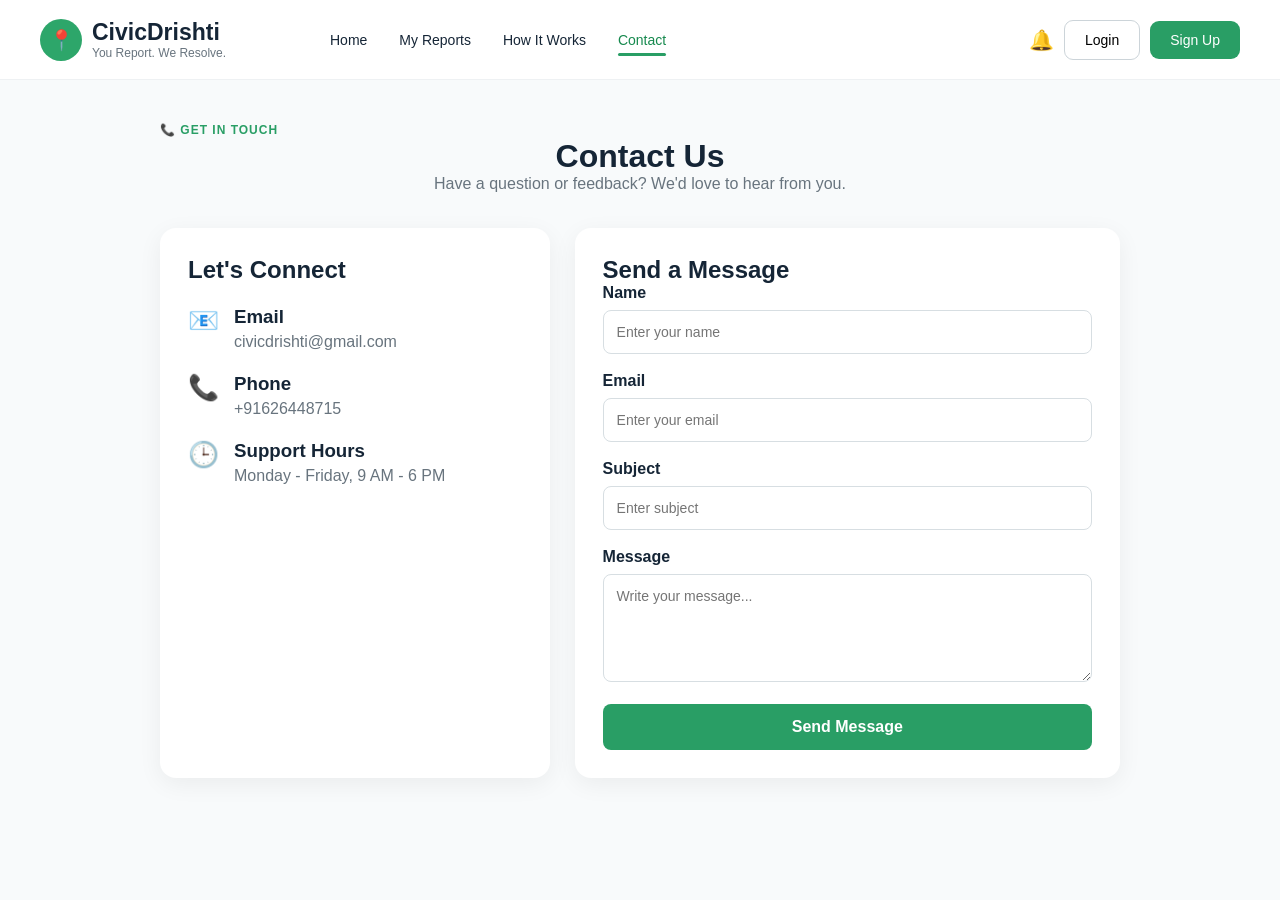
==== contacts.html @ f2438821 "Added Functional CivicDrishti pages" ====
<!DOCTYPE html>
<html lang="en">

<head>
    <meta charset="UTF-8">
    <meta name="viewport" content="width=device-width,initial-scale=1.0">
    <title>Contact - CivicDrishti</title>
    <link rel="stylesheet" href="style.css">
    <style>
        .contact-page {
            max-width: 1000px;
            margin: 40px auto;
            padding: 0 20px
        }

        .contact-page h1 {
            text-align: center
        }

        .contact-page>p {
            text-align: center;
            color: #68747e;
            margin-bottom: 35px
        }

        .contact-grid {
            display: grid;
            grid-template-columns: 1fr 1.4fr;
            gap: 25px
        }

        .contact-card,
        .contact-form {
            background: white;
            padding: 28px;
            border-radius: 16px;
            box-shadow: 0 6px 25px rgba(0, 0, 0, .06)
        }

        .contact-item {
            display: flex;
            gap: 15px;
            margin: 22px 0
        }

        .contact-icon {
            font-size: 25px
        }

        .contact-item h3 {
            margin: 0 0 5px
        }

        .contact-item p {
            margin: 0;
            color: #68747e
        }

        .form-group {
            margin-bottom: 18px
        }

        .form-group label {
            display: block;
            font-weight: bold;
            margin-bottom: 8px
        }

        .form-group input,
        .form-group textarea {
            width: 100%;
            box-sizing: border-box;
            padding: 13px;
            border: 1px solid #d7dee2;
            border-radius: 8px;
            font-family: inherit;
            font-size: 14px
        }

        .form-group textarea {
            resize: vertical
        }

        .contact-btn {
            width: 100%;
            padding: 14px;
            border: 0;
            border-radius: 8px;
            background: #299e65;
            color: white;
            font-size: 16px;
            font-weight: bold;
            cursor: pointer
        }

        .message {
            display: none;
            margin-top: 15px;
            padding: 12px;
            border-radius: 8px;
            background: #e8f7ee;
            color: #258b55;
            text-align: center
        }

        @media(max-width:700px) {
            .contact-grid {
                grid-template-columns: 1fr
            }
        }
    </style>
</head>

<body>
    <header class="navbar">
        <div class="logo">
            <div class="logo-icon">📍</div>
            <div>
                <h2>CivicDrishti</h2>
                <p>You Report. We Resolve.</p>
            </div>
        </div>
        <nav>
            <a href="index.html">Home</a>
            <a href="myreports.html">My Reports</a>
            <a href="how-it-works.html">How It Works</a>
            <a href="contacts.html" class="active">Contact</a>
        </nav>
        <div class="nav-buttons">
            <button class="notification" onclick="showNotifications()">🔔</button>
            <button class="login-btn" onclick="location.href='login.html'">Login</button>
            <button class="signup-btn" onclick="location.href='signup.html'">Sign Up</button>
        </div>
    </header>
    <main class="contact-page">
        <span class="small-title">📞 GET IN TOUCH</span>
        <h1>Contact <span>Us</span></h1>
        <p>Have a question or feedback? We'd love to hear from you.</p>
        <div class="contact-grid">
            <div class="contact-card">
                <h2>Let's Connect</h2>
                <div class="contact-item">
                    <div class="contact-icon">📧</div>
                    <div>
                        <h3>Email</h3>
                        <p>civicdrishti@gmail.com</p>
                    </div>
                </div>
                <div class="contact-item">
                    <div class="contact-icon">📞</div>
                    <div>
                        <h3>Phone</h3>
                        <p>+91626448715</p>
                    </div>
                </div>
                <div class="contact-item">
                    <div class="contact-icon">🕒</div>
                    <div>
                        <h3>Support Hours</h3>
                        <p>Monday - Friday, 9 AM - 6 PM</p>
                    </div>
                </div>
            </div>
            <div class="contact-form">
                <h2>Send a Message</h2>
                <form id="contactForm">
                    <div class="form-group">
                        <label for="name">Name</label>
                        <input type="text" id="name" placeholder="Enter your name" required>
                    </div>
                    <div class="form-group">
                        <label for="email">Email</label>
                        <input type="email" id="email" placeholder="Enter your email" required>
                    </div>
                    <div class="form-group">
                        <label for="subject">Subject</label>
                        <input type="text" id="subject" placeholder="Enter subject" required>
                    </div>
                    <div class="form-group">
                        <label for="messageText">Message</label>
                        <textarea id="messageText" rows="5" placeholder="Write your message..." required></textarea>
                    </div>
                    <button class="contact-btn" type="submit">Send Message</button>
                    <div class="message" id="message"></div>
                </form>
            </div>
        </div>
    </main>
    <script>
        function showNotifications() {
            const reports = JSON.parse(localStorage.getItem("civicReports") || "[]");
            alert(reports.length ? `You have ${reports.length} report${reports.length === 1 ? "" : "s"} saved on this device.` : "You have no reports yet.");
        }

        document.getElementById("contactForm").addEventListener("submit", e => {
            e.preventDefault();
            const message = document.getElementById("message");
            message.textContent = "✅ Your message has been sent successfully!";
            message.style.display = "block";
            document.getElementById("contactForm").reset();
        });
    </script>
</body>

</html>
---- style.css ----
* {
    margin: 0;
    padding: 0;
    box-sizing: border-box;
}
body {
    font-family: Arial, Helvetica, sans-serif;
    background: #f8fafb;
    color: #152536;
}
button {
    font-family: inherit;
    cursor: pointer;
}
a {
    text-decoration: none;
    color: inherit;
}
.navbar {
    height: 80px;
    background: white;
    display: flex;
    align-items: center;
    padding: 0 40px;
    border-bottom: 1px solid #eef1f3;
    gap: 30px;
}
.logo {
    display: flex;
    align-items: center;
    gap: 10px;
    min-width: 260px;
}
.logo-icon {
    width: 42px;
    height: 42px;
    background: #2da66a;
    color: white;
    border-radius: 50%;
    display: flex;
    align-items: center;
    justify-content: center;
    font-size: 20px;
}
.logo h2 {
    font-size: 23px;
}
.logo p {
    font-size: 12px;
    color: #68747e;
}
nav {
    display: flex;
    align-items: center;
    gap: 32px;
    flex: 1;
}
nav a {
    font-size: 14px;
    padding: 8px 0;
    position: relative;
}
nav a:hover {
    color: #299e65;
}
nav .active {
    color: #16894e;
}
nav .active::after {
    content: "";
    position: absolute;
    bottom: 0;
    left: 0;
    width: 100%;
    height: 3px;
    background: #299e65;
    border-radius: 5px;
}
.nav-buttons {
    display: flex;
    align-items: center;
    gap: 10px;
}
.notification {
    border: none;
    background: transparent;
    font-size: 20px;
}
.login-btn,
.signup-btn {
    padding: 11px 20px;
    border-radius: 9px;
    font-size: 14px;
}
.login-btn {
    background: white;
    border: 1px solid #ccd4d9;
}
.signup-btn {
    background: #299e65;
    color: white;
    border: none;
}
main {
    max-width: 1470px;
    margin: auto;
    padding: 20px 30px;
}
.hero {
    min-height: 385px;
    display: grid;
    grid-template-columns: 1.1fr 0.9fr;
    background: linear-gradient(
        120deg,
        #f1f8fc,
        #edf7f3
    );
    border-radius: 20px;
    overflow: hidden;
}
.hero-left {
    padding: 55px 30px;
}
.small-title {
    font-size: 12px;
    font-weight: bold;
    color: #299e65;
    letter-spacing: 1px;
}
.hero h1 {
    font-size: 50px;
    line-height: 1.12;
    margin-top: 15px;
    max-width: 600px;
}
.hero h1 span {
    display: block;
    color: #299e65;
}
.hero-left p {
    font-size: 17px;
    line-height: 1.7;
    color: #53616c;
    max-width: 570px;
    margin-top: 20px;
}
.hero-buttons {
    display: flex;
    gap: 15px;
    margin-top: 30px;
}
.primary-btn,
.secondary-btn {
    padding: 15px 22px;
    border-radius: 9px;
    font-size: 14px;
    font-weight: bold;
}
.primary-btn {
    background: #299e65;
    color: white;
    border: none;
}
.primary-btn span {
    margin-left: 10px;
}
.secondary-btn {
    background: white;
    border: 1px solid #d8dfe3;
}
.hero-illustration {
    position: relative;
    min-height: 385px;
    overflow: hidden;
}
.city {
    position: absolute;
    bottom: 0;
    width: 100%;
    height: 150px;
    display: flex;
    align-items: flex-end;
    gap: 10px;
    opacity: 0.6;
}
.building {
    background: #b9d9d4;
    width: 70px;
}
.b1 {
    height: 90px;
}
.b2 {
    height: 130px;
}
.b3 {
    height: 75px;
}
.b4 {
    height: 115px;
}
.tree {
    font-size: 45px;
}
.person {
    position: absolute;
    left: 35%;
    bottom: 45px;
    font-size: 120px;
    z-index: 2;
}
.phone {
    position: absolute;
    right: 15%;
    
    top: 45px;
    width: 165px;
    height: 310px;
    
    background: #17232d;
    border-radius: 28px;
    padding: 9px;
    
    transform: rotate(4deg);
    box-shadow: 0 15px 35px rgba(0, 0, 0, 0.2);
    z-index: 3;
}
.phone-top {
    width: 50px;
    height: 6px;
    background: #555;
    border-radius: 10px;
    margin: auto;
}
.phone-map {
    height: 100px;
    background:
        linear-gradient(45deg, #d8ead8, #d9e5ef);
    margin-top: 10px;
    position: relative;
}
.map-pin {
    position: absolute;
    
    left: 55px;
    top: 30px;
    font-size: 35px;
}
.phone-content {
    background: white;
    
    height: 175px;
    padding: 12px;
    
    border-radius: 0 0 18px 18px;
}
.phone-content h4 {
    font-size: 15px;
}
.phone-content p {
    font-size: 10px;
    
    color: #68747e;
    margin: 5px 0;
}
.pothole {
    height: 55px;
    background: #555;
    border-radius: 8px;
    display: flex;
    
    align-items: center;
    justify-content: center;
    font-size: 25px;
}
.phone-content button {
    width: 100%;
    padding: 7px;
    margin-top: 8px;

    background: #299e65;
    
    color: white;
    border: none;
    border-radius: 7px;
    font-size: 10px;
}
.stats {
    background: white;
    margin-top: 12px;
    padding: 20px;
    
    border-radius: 16px;
    display: grid;
    
    grid-template-columns: repeat(5, 1fr);
    gap: 15px;
    box-shadow: 0 5px 20px rgba(0, 0, 0, 0.03);
}
.stat-card {
    display: flex;
    align-items: center;
    
    gap: 15px;
    padding: 10px;
}
.stat-icon {
    width: 48px;
    height: 48px;
    
    border-radius: 14px;
    display: flex;
    align-items: center;
    
    justify-content: center;
    font-size: 21px;
}
.green {
    background: #e6f6ed;
}
.red {
    background: #ffe9e7;
}
.yellow {
    background: #fff5d9;
}
.blue {
    background: #e9f2ff;
}
.stat-card p {
    font-size: 12px;
    color: #68747e;
}
.stat-card h2 {
    margin: 4px 0;
    font-size: 21px;
}
.stat-card small {
    font-size: 11px;
    color: #7a858c;
}
.content-grid {
    margin-top: 15px;
    display: grid;
    grid-template-columns: 1.15fr 1fr;
    gap: 15px;
}
.categories-section,
.map-section,
.recent-section {
    
    background: white;
    border-radius: 16px;
    padding: 25px;
    box-shadow: 0 5px 20px rgba(0, 0, 0, 0.03);
}
.section-heading {
    display: flex;
    align-items: center;
    
    justify-content: space-between;
    margin-bottom: 20px;
}
.section-heading h2 {
    font-size: 21px;
}
.section-heading button {
    
    background: white;
    
    border: 1px solid #d7dee2;
    padding: 9px 15px;
    border-radius: 8px;
}
.categories {
    
    display: grid;
    grid-template-columns: repeat(2, 1fr);
    gap: 15px;
}
.category-card {
    min-height: 115px;
    
    border: 1px solid #edf0f2;
    border-radius: 13px;
    padding: 18px;
    
    display: flex;
    align-items: center;
    
    gap: 14px;
    position: relative;
}
.category-icon {
    width: 50px;
    height: 50px;
    border-radius: 14px;
    display: flex;
    
    align-items: center;
    justify-content: center;
    
    font-size: 22px;
    flex-shrink: 0;
}
.pothole-icon {
    background: #ffeae7;
}
.garbage-icon {
    background: #fff5dc;
}
.light-icon {
    background: #e8f1ff;
}
.water-icon {
    background: #e6f7ed;
}
.road-icon {
    background: #eeeaff;
}
.other-icon {
    background: #edf0f2;
    font-size: 13px;
    font-weight: bold;
}
.category-card h3 {
    font-size: 15px;
}
.category-card p {
    color: #758089;
    
    font-size: 12px;
    
    margin-top: 6px;
    line-height: 1.4;
}
.category-count {
    position: absolute;
    bottom: 12px;
    
    right: 15px;
    background: #e9f8ef;
    
    color: #299e65;
    border-radius: 20px;
    padding: 5px 9px;
    font-size: 11px;
}
.map-section {
    grid-column: 2;
    grid-row: 1 / span 2;
}
.map-header {
    display: flex;
    justify-content: space-between;
    
    align-items: center;
    margin-bottom: 15px;
}
.map-header h2 {
    font-size: 21px;
}
.live-dot {
    display: inline-block;
    
    width: 12px;
    height: 12px;
    
    background: #299e65;
    
    border-radius: 50%;
    margin-right: 8px;
}
.map-header button {
    background: white;
    border: 1px solid #d7dee2;
    
    padding: 10px 15px;
    border-radius: 8px;
}
.map {
    height: 320px;
    border-radius: 12px;
    position: relative;
    
    overflow: hidden;
    background:
        linear-gradient(
            120deg,
            #dcebdc,
            #edf1e9 45%,
            #dce9d9
        );
}
.road {
    position: absolute;

    background: rgba(255, 255, 255, 0.8);
    transform: rotate(30deg);
}
.road1 {
    width: 120%;
    height: 30px;
    
    top: 40%;
    left: -10%;
}
.road2 {
    
    width: 120%;
    height: 25px;
    top: 65%;

    transform: rotate(-25deg);
}

.road3 {
    width: 25px;
    height: 120%;
    left: 55%;

    top: -10%;
    transform: rotate(25deg);
}
.river {
    position: absolute;
    width: 80px;
    
    height: 130%;
    background: #c5e3ee;
    right: 30%;

    top: -10%;
    transform: rotate(20deg);
    opacity: 0.8;
}
.marker {
    position: absolute;
    font-size: 28px;
    z-index: 2;
    filter: drop-shadow(0 3px 3px rgba(0,0,0,0.2));
}
.m1 {
    top: 20%;
    left: 25%;
}
.m2 {
    top: 45%;
    left: 65%;
}
.m3 {
    top: 65%;
    left: 20%;
}
.m4 {
    top: 30%;
    left: 75%;
}

.m5 {
    top: 75%;
    left: 55%;
}

.map-controls {
    position: absolute;
    right: 15px;
    bottom: 15px;

    display: flex;

    flex-direction: column;
    gap: 5px;
}
.map-controls button {
    width: 35px;
    height: 35px;
    border: none;

    background: white;

    border-radius: 7px;
    font-size: 18px;
    box-shadow: 0 2px 8px rgba(0,0,0,0.15);
}
.map-legend {
    display: flex;
    gap: 17px;

    flex-wrap: wrap;
    padding-top: 15px;
    font-size: 11px;

    color: #53616c;
}
.recent-section {
    grid-column: 2;
    grid-row: 3;
}
.issue {
    display: flex;
    align-items: center;
    gap: 15px;
    padding: 13px 0;

    border-bottom: 1px solid #edf0f2;
}
.issue:last-child {
    border-bottom: none;
}

.issue-image {
    width: 70px;
    height: 60px;
    background: #eef2f0;

    border-radius: 9px;
    display: flex;
    align-items: center;
    justify-content: center;

    font-size: 25px;
    flex-shrink: 0;
}
.issue-info {
    flex: 1;
}
.issue-info h3 {
    font-size: 14px;
}

.issue-info p {
    font-size: 11px;
    color: #68747e;
    margin-top: 5px;
}
.issue-info small {
    font-size: 10px;

    color: #89939a;
}
.status {
    padding: 8px 13px;
    border-radius: 20px;

    font-size: 10px;
    white-space: nowrap;
}

.reported {
    background: #ffe9e7;
    color: #df453a;
}
.review {
    background: #fff5d9;

    color: #bd8a00;
}
.progress {
    background: #e8f2ff;

    color: #2877ca;
}

.resolved {
    background: #e8f7ee;
    color: #258b55;
}
footer {
    margin-top: 30px;
    padding: 35px;
    background: #152536;
    color: white;

    text-align: center;
}
footer h2 {
    color: #5ac78b;
}
footer p {
    margin-top: 7px;

    color: #c5ced4;
}
footer .copyright {
    margin-top: 20px;

    font-size: 12px;
}
@media (max-width: 1100px) {

    nav {
        display: none;
    }
    .navbar {
        justify-content: space-between;
    }

    .hero {
        grid-template-columns: 1fr;
    }
    .hero-illustration {
        display: none;
    }
    .stats {
        grid-template-columns: repeat(2, 1fr);
    }

    .content-grid {
        grid-template-columns: 1fr;
    }
    .map-section,
    .recent-section {
        grid-column: 1;
        grid-row: auto;
    }

}
@media (max-width: 650px) {
    main {
        padding: 10px;
    }
    .navbar {
        padding: 0 15px;
    }

    .logo {
        min-width: auto;
    }
    .logo h2 {
        font-size: 19px;
    }

    .nav-buttons .notification {
        display: none;
    }
    .login-btn {
        display: none;
    }
    .hero-left {
        padding: 35px 20px;
    }

    .hero h1 {
        font-size: 36px;
    }
    .hero-left p {
        font-size: 14px;
    }

    .hero-buttons {
        flex-direction: column;
    }
    .stats {
        grid-template-columns: 1fr;
    }
    .categories {
        grid-template-columns: 1fr;
    }
    .map {
        height: 260px;
    }

    .issue {
        align-items: flex-start;
    }

    .status {
        font-size: 9px;
        padding: 6px 8px;
    }

}
.report-container {
    max-width: 850px;
    margin: 40px auto;
    padding: 0 20px;
}

.report-header {
    text-align: center;
    margin-bottom: 35px;
}

.report-header .small-title {
    display: inline-block;
    margin-bottom: 12px;
}
.report-header h1 {
    font-size: 42px;

    line-height: 1.2;
}
.report-header h1 span {
    color: #299e65;
}
.report-header p {
    max-width: 600px;
    margin: 15px auto;

    color: #68747e;
    line-height: 1.6;
}
#reportForm {
    background: white;
    padding: 35px;
    border-radius: 18px;

    box-shadow: 0 8px 30px rgba(0, 0, 0, 0.06);
}
.form-section {
    margin-bottom: 25px;
}

.form-section label {
    display: block;
    font-size: 14px;
    font-weight: bold;

    margin-bottom: 9px;
    color: #253746;
}

.form-section select,
.form-section textarea {
    width: 100%;
    padding: 14px;

    border: 1px solid #d7dee2;
    border-radius: 9px;

    font-family: inherit;
    font-size: 14px;
    outline: none;
    background: white;
}
.form-section select:focus,
.form-section textarea:focus {
    border-color: #299e65;
    box-shadow: 0 0 0 3px rgba(41, 158, 101, 0.1);
}

.form-section textarea {
    resize: vertical;
}
.upload-box {
    border: 2px dashed #cbd5d9;
    border-radius: 12px;
    padding: 30px;

    text-align: center;
    background: #fafcfc;
}
.upload-box:hover {
    border-color: #299e65;
    background: #f4fbf7;
}

.upload-icon {
    font-size: 35px;
    margin-bottom: 10px;
}

.upload-box p {
    font-size: 14px;
    font-weight: bold;
}

.upload-box small {
    display: block;
    color: #7b878e;
    margin: 7px 0 15px;
}
.upload-box input {
    max-width: 100%;
}
.image-preview {
    display: none;
    width: 100%;
    max-height: 300px;

    object-fit: cover;
    margin-top: 15px;

    border-radius: 10px;
}
.location-box {
    border: 1px solid #e0e5e8;
    border-radius: 12px;
    padding: 20px;

    background: #fafcfc;
}

#locationButton {
    padding: 12px 18px;
    background: #299e65;
    color: white;

    border: none;
    border-radius: 8px;
    font-weight: bold;
    cursor: pointer;
}

#locationButton:hover {
    background: #228754;
}
.coordinates {
    margin-top: 15px;
    display: grid;
    grid-template-columns: 1fr 1fr;

    gap: 10px;
}
.coordinates p {
    background: white;
    padding: 12px;

    border-radius: 8px;
    border: 1px solid #edf0f2;
    font-size: 12px;
    color: #68747e;
}
.coordinates span {
    display: block;
    margin-top: 5px;
    color: #253746;

    font-weight: bold;
}
.submit-report-btn {
    width: 100%;
    padding: 16px;
    border: none;
    border-radius: 9px;
    background: #299e65;
    color: white;
    font-size: 15px;
    font-weight: bold;
    cursor: pointer;
}
.submit-report-btn:hover {
    background: #228754;
}

.success-message {
    display: none;
    margin-top: 20px;
    padding: 18px;
    background: #e8f7ee;
    color: #258b55;

    border-radius: 10px;
    text-align: center;
    font-weight: bold;
}

@media (max-width: 650px) {
    .report-container {
        margin: 25px auto;
    }
    .report-header h1 {
        font-size: 32px;
    }

    #reportForm {
        padding: 22px;
    }
    .coordinates {
        grid-template-columns: 1fr;
    }
}
.primary-btn {
    display: inline-flex;
    align-items: center;
    justify-content: center;
    text-decoration: none;
}
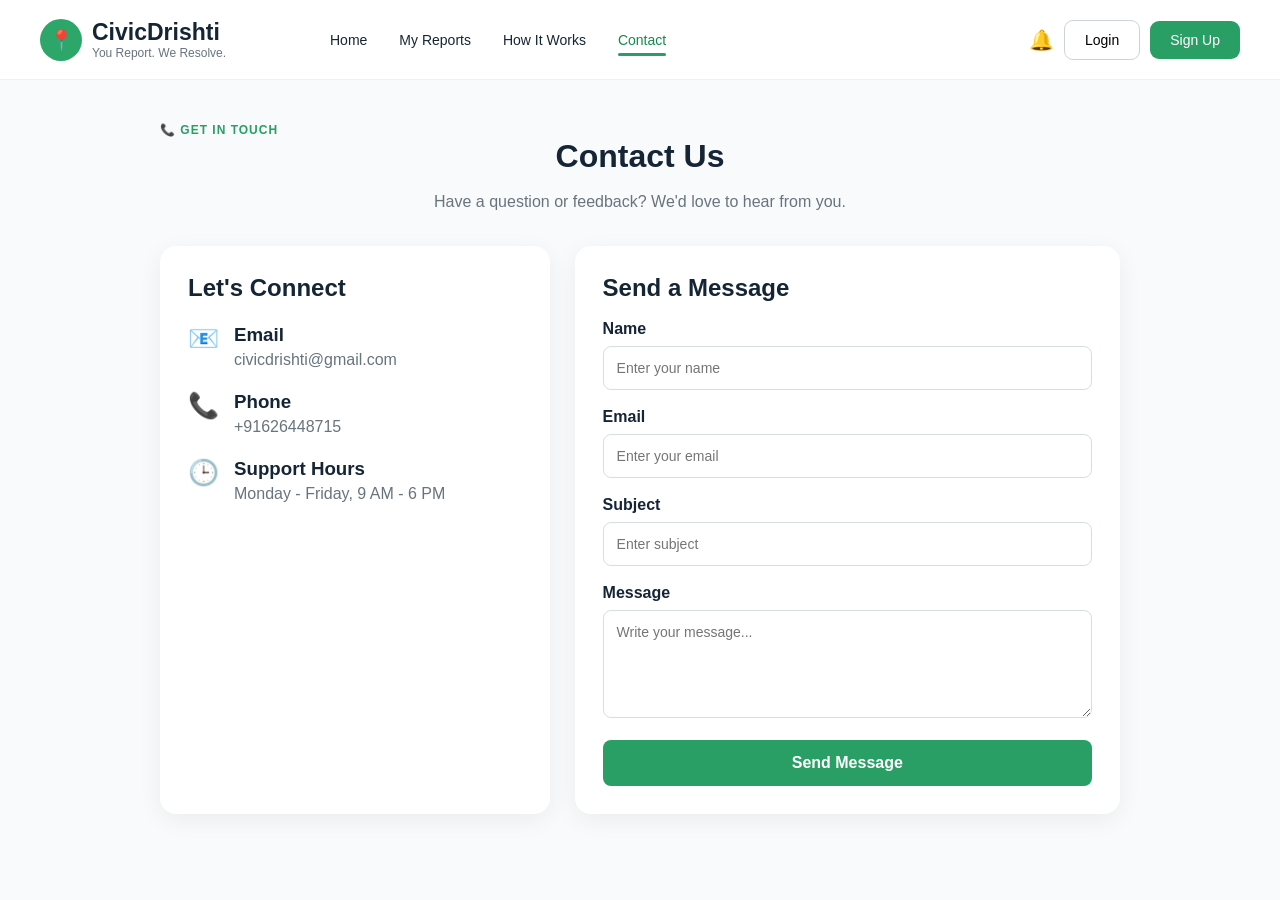
==== commit 78547c1f: "value" ====
--- a/contacts.html
+++ b/contacts.html
@@ -135,6 +135,7 @@
     <main class="contact-page">
         <span class="small-title">📞 GET IN TOUCH</span>
         <h1>Contact <span>Us</span></h1>
+        <br>
         <p>Have a question or feedback? We'd love to hear from you.</p>
         <div class="contact-grid">
             <div class="contact-card">
@@ -165,6 +166,7 @@
                 <h2>Send a Message</h2>
                 <form id="contactForm">
                     <div class="form-group">
+                        <br>
                         <label for="name">Name</label>
                         <input type="text" id="name" placeholder="Enter your name" required>
                     </div>
